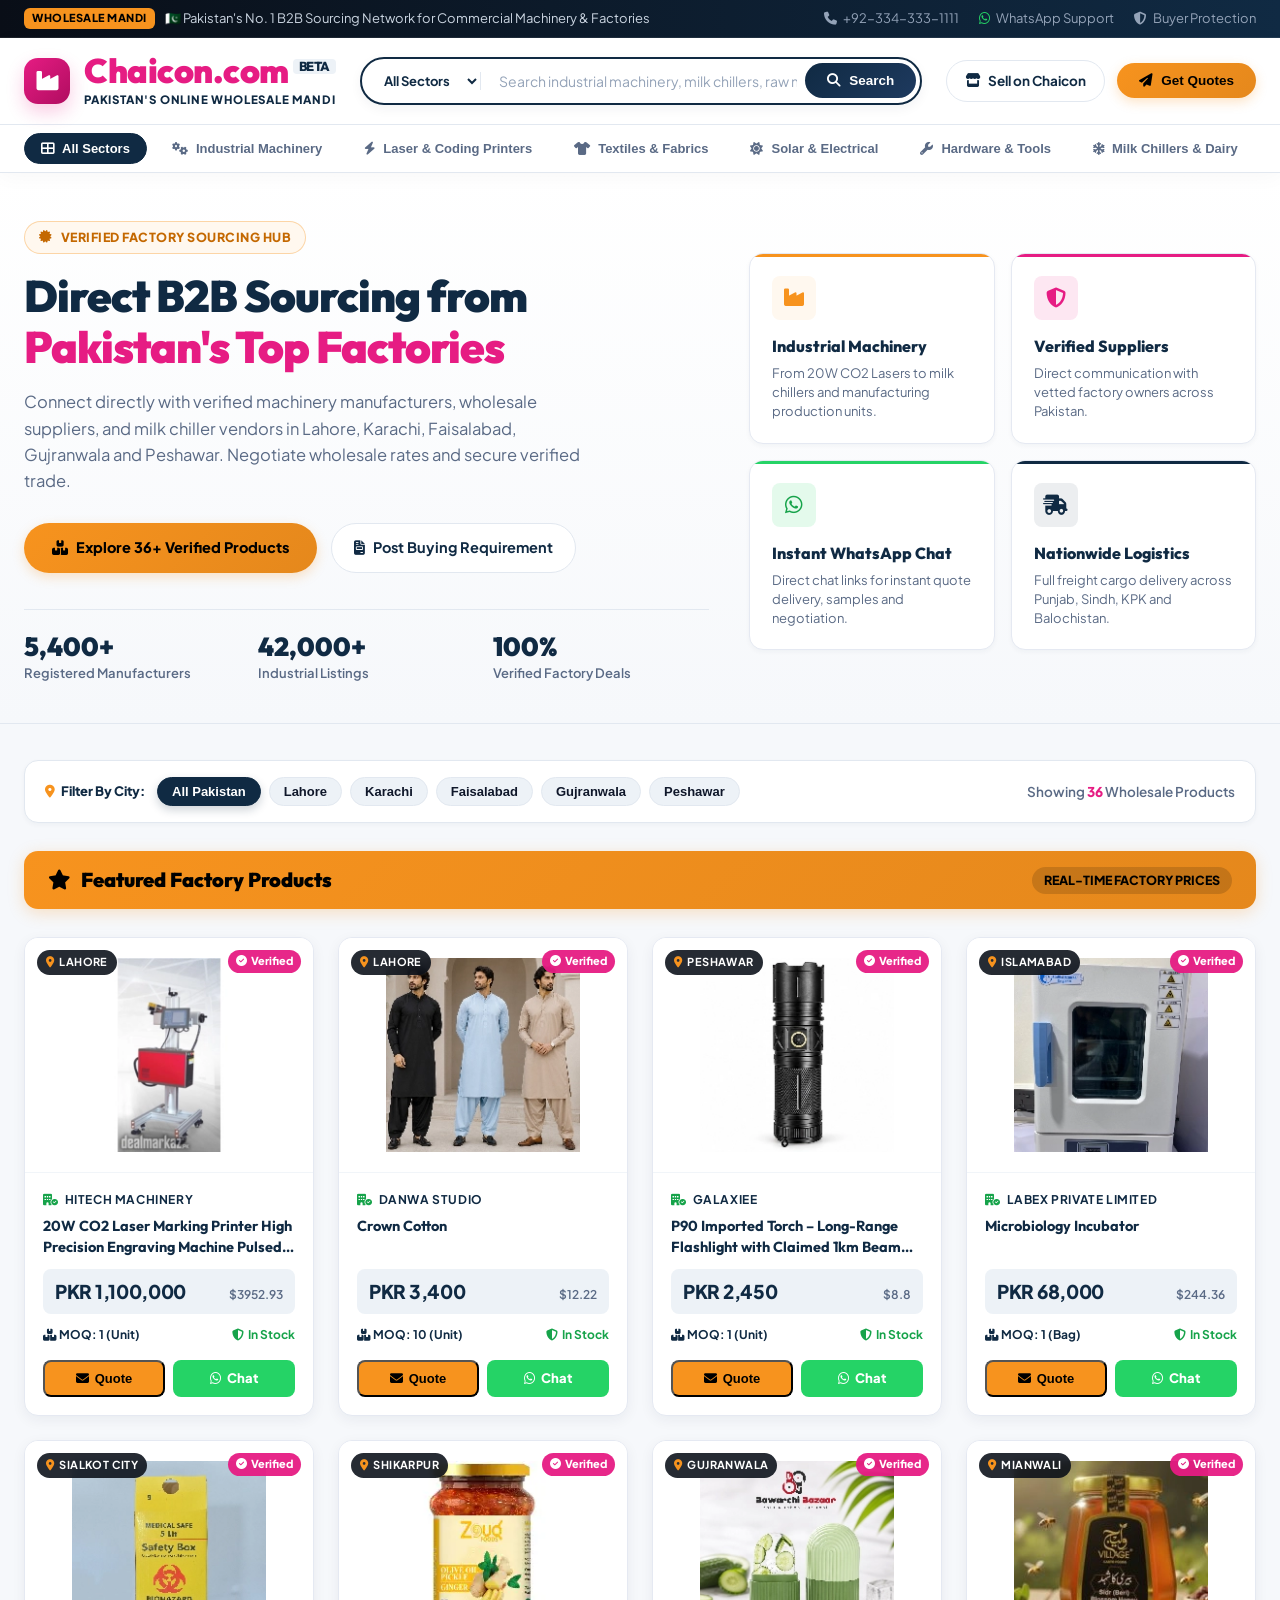
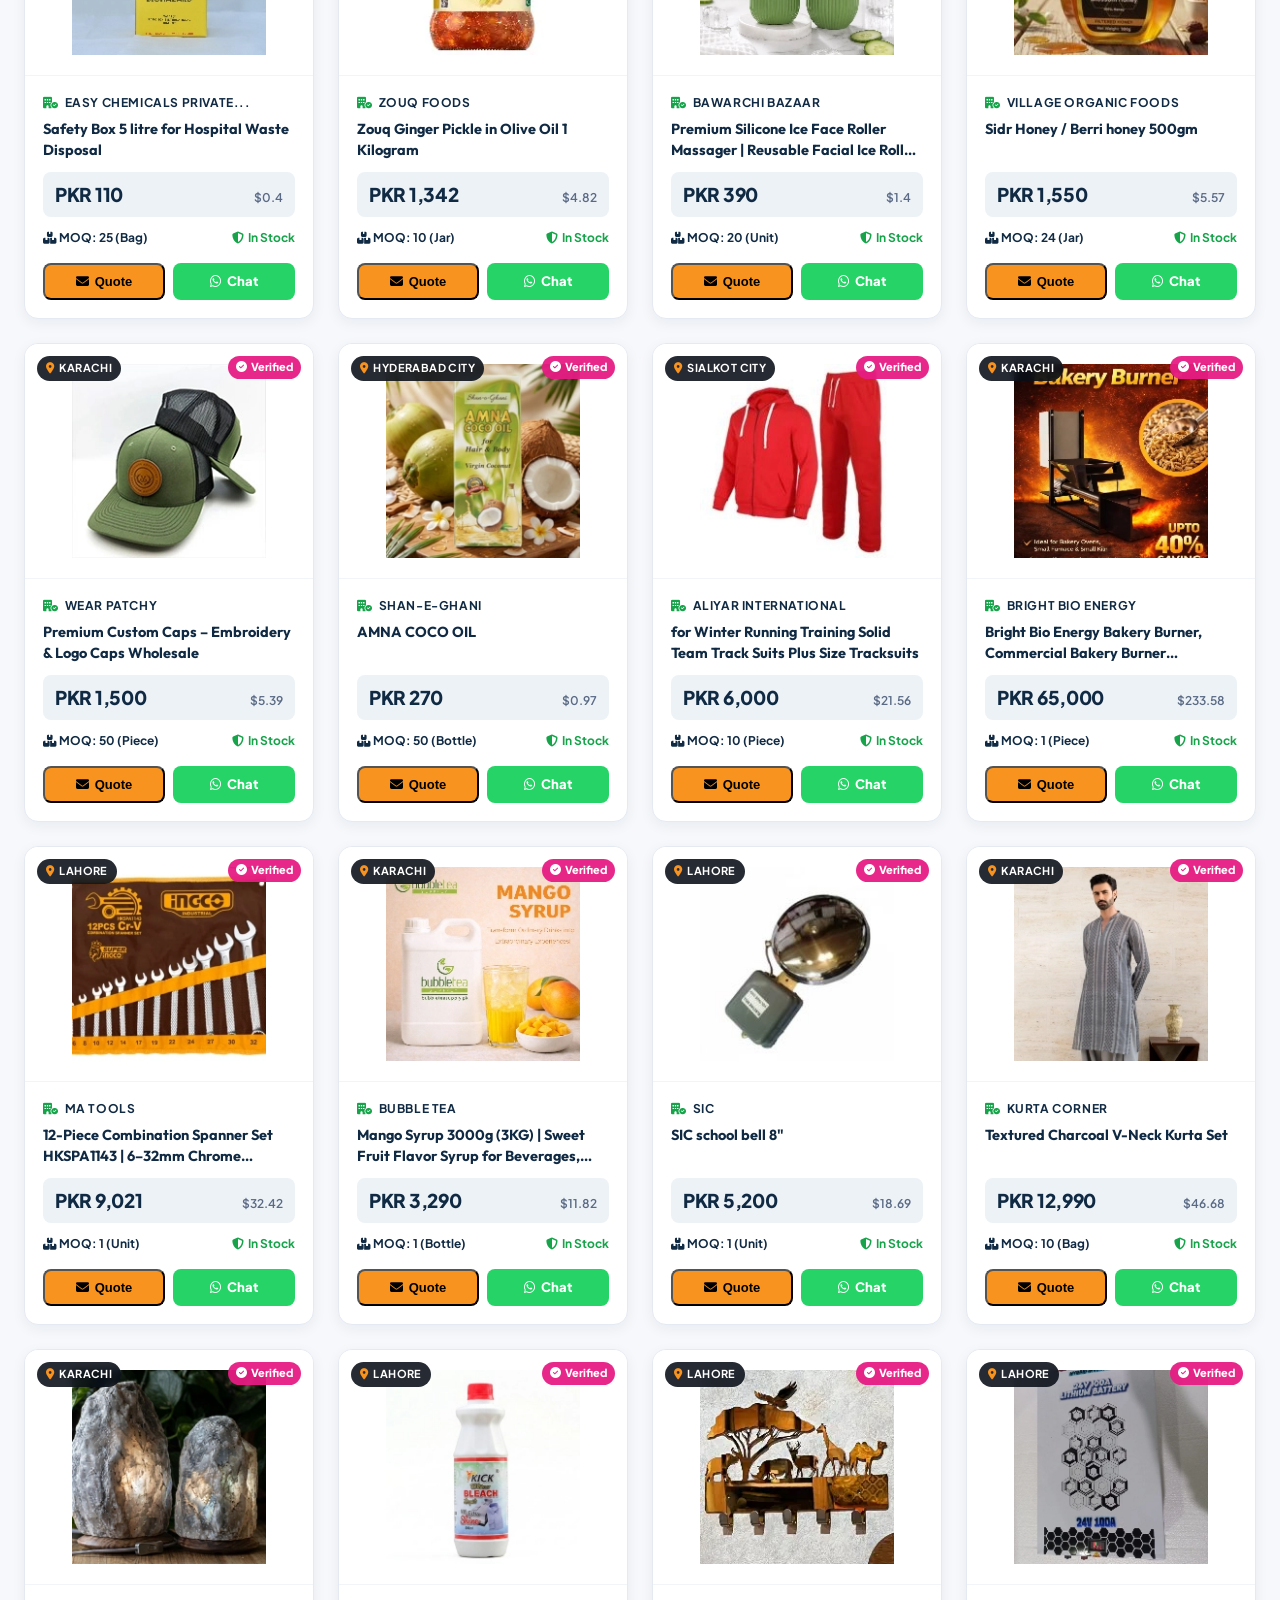
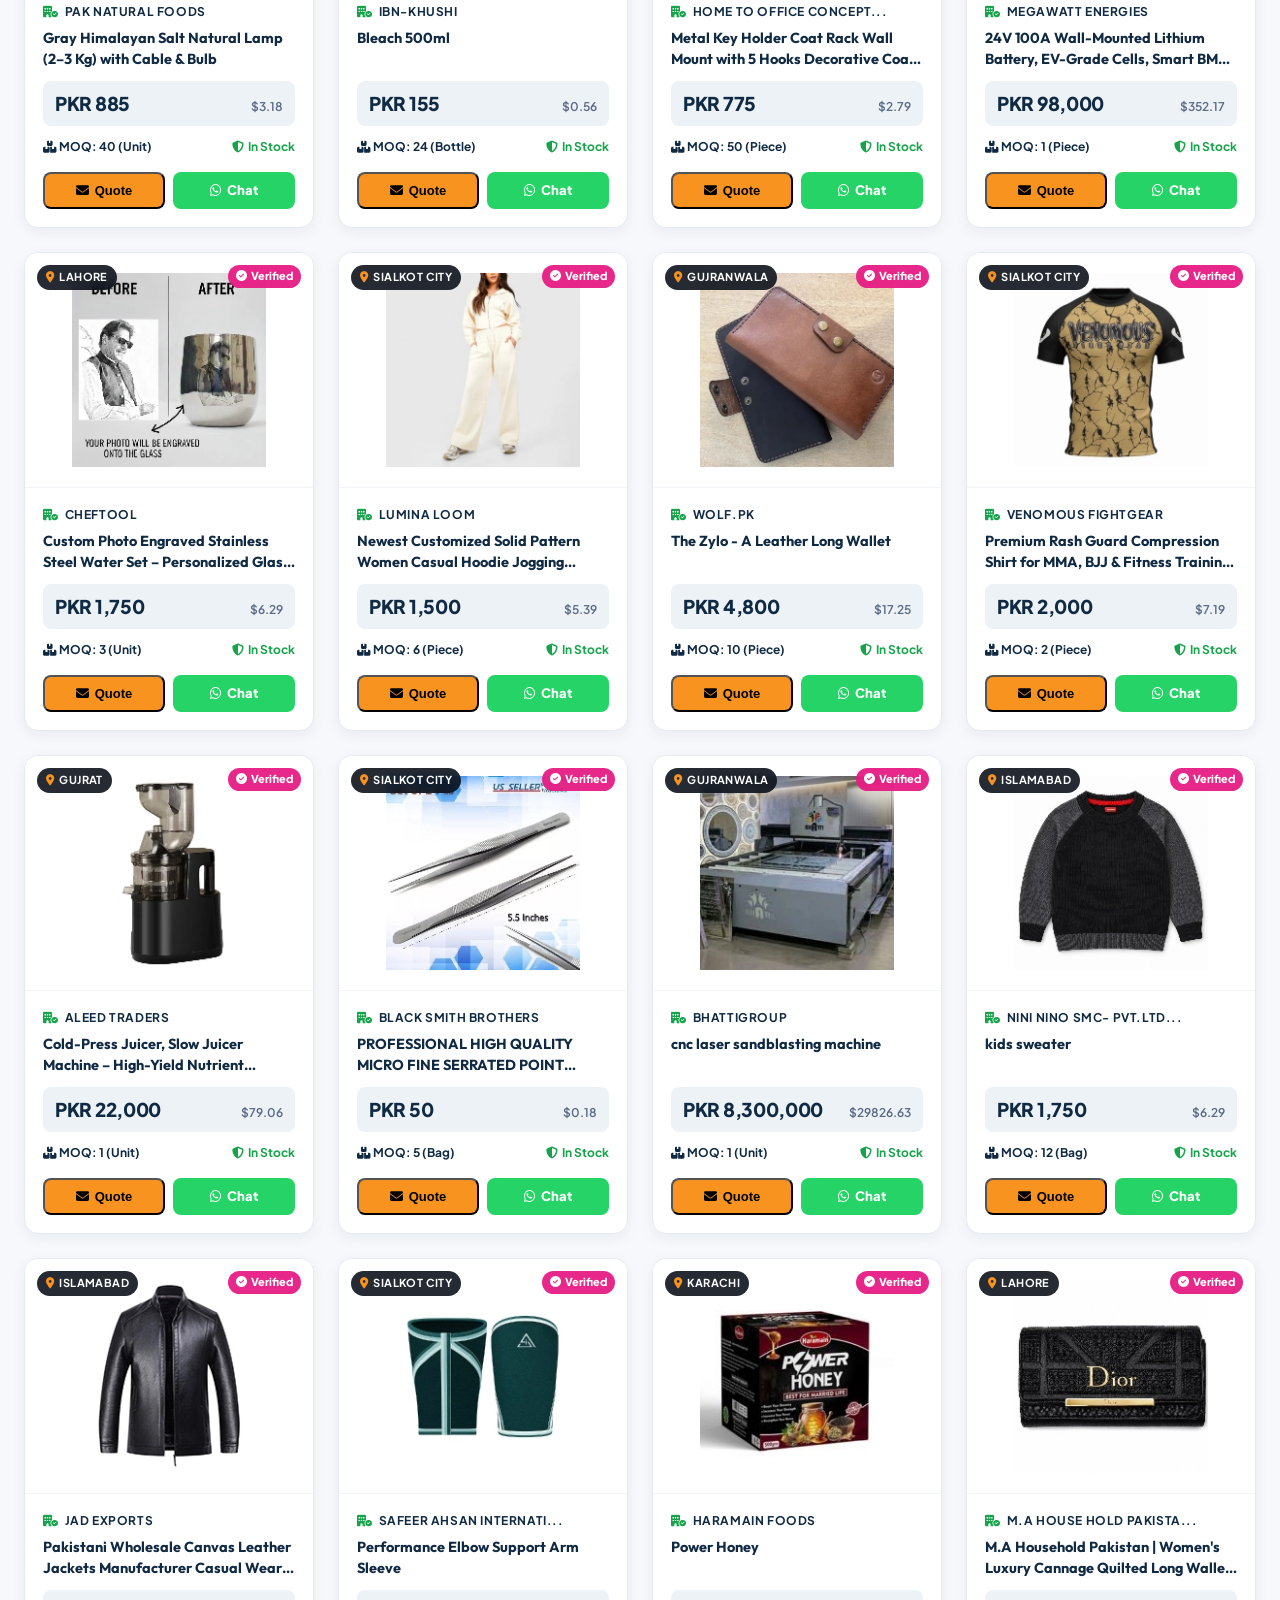
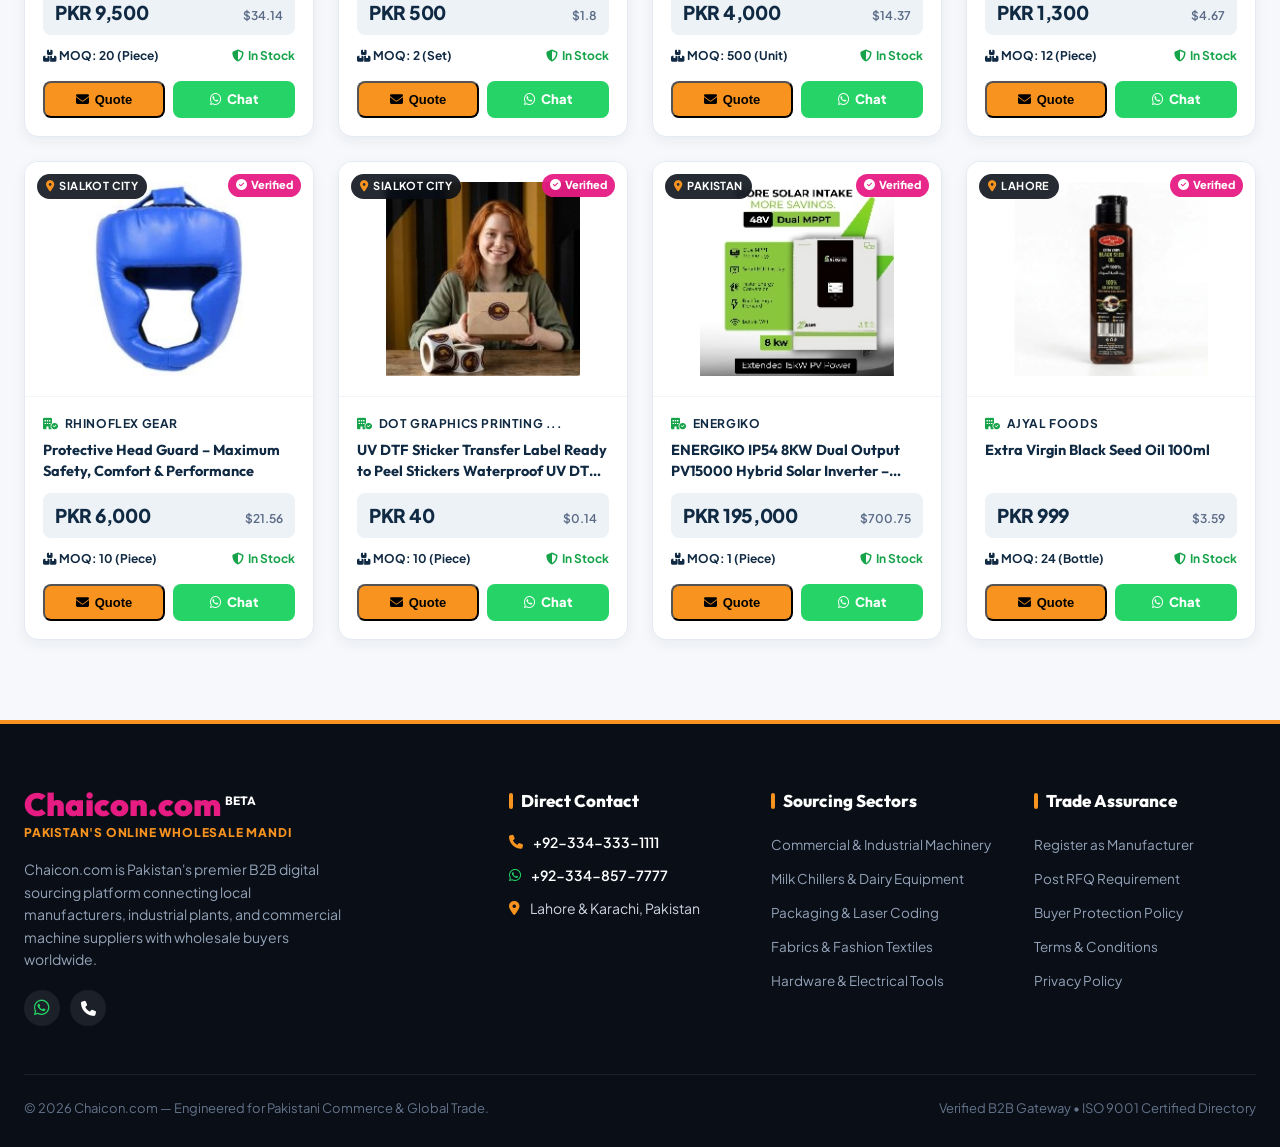
==== index.html @ f39895ed "Initial commit: Professional Chaicon B2B clone with authentic theme and interactive catalog" ====
<!DOCTYPE html>
<html lang="en">
<head>
  <meta charset="UTF-8">
  <meta name="viewport" content="width=device-width, initial-scale=1.0">
  <title>Chaicon.com | Pakistan's Premier B2B Wholesale Mandi</title>
  <link rel="icon" href="assets/images/favicon-32x32.png" type="image/png">
  
  <!-- Premium Fonts -->
  <link rel="preconnect" href="https://fonts.googleapis.com">
  <link rel="preconnect" href="https://fonts.gstatic.com" crossorigin>
  <link href="https://fonts.googleapis.com/css2?family=Plus+Jakarta+Sans:wght@300;400;500;600;700;800&family=Outfit:wght@500;600;700;800;900&display=swap" rel="stylesheet">
  
  <!-- Font Awesome 6 Icons -->
  <link rel="stylesheet" href="https://cdnjs.cloudflare.com/ajax/libs/font-awesome/6.5.1/css/all.min.css">

  <style>
    /* ==========================================================
       CHAICON AUTHENTIC PREMIUM THEME
       Brand Magenta (#e61c83) | Warning Orange (#f7931e) | Deep Charcoal (#102a43)
       ========================================================== */
    :root {
      --brand-magenta: #e61c83;
      --brand-magenta-dark: #c01269;
      --brand-magenta-glow: rgba(230, 28, 131, 0.22);
      
      --brand-orange: #f7931e;
      --brand-orange-hover: #e5881c;
      --brand-orange-light: #fff8ef;
      --brand-orange-glow: rgba(247, 147, 30, 0.25);
      
      --brand-navy: #102a43;
      --brand-navy-light: #1e3a5f;
      --brand-dark: #090e17;
      
      --bg-page: #f6f8fb;
      --surface-white: #ffffff;
      --surface-subtle: #edf2f7;
      
      --text-dark: #0f172a;
      --text-muted: #5a6a85;
      --text-light: #94a3b8;
      
      --border-color: #e2e8f0;
      --border-card: #e5e9f2;
      
      --whatsapp-green: #25d366;
      --whatsapp-hover: #1eb855;
      
      --radius-xs: 6px;
      --radius-sm: 8px;
      --radius-md: 14px;
      --radius-lg: 20px;
      --radius-pill: 9999px;
      
      --shadow-subtle: 0 2px 5px rgba(16, 42, 67, 0.04);
      --shadow-card: 0 4px 14px rgba(16, 42, 67, 0.06);
      --shadow-hover: 0 16px 32px rgba(16, 42, 67, 0.12), 0 4px 8px rgba(0,0,0,0.04);
      --shadow-btn: 0 4px 12px var(--brand-orange-glow);
      
      --transition: all 0.28s cubic-bezier(0.4, 0, 0.2, 1);
    }

    * {
      box-sizing: border-box;
      margin: 0;
      padding: 0;
    }

    body {
      font-family: 'Plus Jakarta Sans', sans-serif;
      background-color: var(--bg-page);
      color: var(--text-dark);
      line-height: 1.5;
      overflow-x: hidden;
      -webkit-font-smoothing: antialiased;
    }

    h1, h2, h3, h4, .brand-logo-text {
      font-family: 'Outfit', sans-serif;
    }

    a {
      text-decoration: none;
      color: inherit;
      transition: var(--transition);
    }

    .container {
      max-width: 1280px;
      margin: 0 auto;
      padding: 0 24px;
    }

    /* TOP ANNOUNCEMENT BAR */
    .top-bar {
      background: linear-gradient(90deg, #090e17 0%, #102a43 100%);
      color: #cbd5e1;
      font-size: 13px;
      padding: 8px 0;
      border-bottom: 1px solid rgba(255,255,255,0.08);
    }
    .top-bar-inner {
      display: flex;
      justify-content: space-between;
      align-items: center;
      flex-wrap: wrap;
      gap: 12px;
    }
    .top-left {
      display: flex;
      align-items: center;
      gap: 10px;
    }
    .top-tag {
      background: var(--brand-orange);
      color: #000;
      font-weight: 800;
      font-size: 11px;
      padding: 2px 8px;
      border-radius: var(--radius-xs);
      letter-spacing: 0.5px;
      text-transform: uppercase;
    }
    .top-right {
      display: flex;
      align-items: center;
      gap: 20px;
      font-size: 13px;
    }
    .top-right a {
      display: inline-flex;
      align-items: center;
      gap: 6px;
      color: #94a3b8;
    }
    .top-right a:hover {
      color: var(--brand-orange);
    }

    /* MAIN HEADER */
    .site-header {
      background: rgba(255, 255, 255, 0.98);
      backdrop-filter: blur(12px);
      border-bottom: 1px solid var(--border-color);
      position: sticky;
      top: 0;
      z-index: 1000;
      box-shadow: 0 4px 20px rgba(0,0,0,0.03);
    }
    .header-main {
      padding: 16px 0;
      display: flex;
      align-items: center;
      justify-content: space-between;
      gap: 24px;
    }

    /* BRAND LOGO */
    .brand-group {
      display: flex;
      align-items: center;
      gap: 14px;
      text-decoration: none;
    }
    .brand-icon-box {
      width: 46px;
      height: 46px;
      border-radius: var(--radius-md);
      background: linear-gradient(135deg, var(--brand-magenta) 0%, #b00d60 100%);
      display: flex;
      align-items: center;
      justify-content: center;
      color: #ffffff;
      font-size: 22px;
      box-shadow: 0 8px 18px var(--brand-magenta-glow);
    }
    .brand-meta {
      display: flex;
      flex-direction: column;
    }
    .brand-logo-text {
      font-size: 34px;
      font-weight: 900;
      color: var(--brand-magenta);
      line-height: 1;
      letter-spacing: -0.5px;
      display: inline-flex;
      align-items: baseline;
    }
    .brand-logo-text sup {
      font-size: 13px;
      font-weight: 800;
      color: var(--brand-navy);
      margin-left: 4px;
      position: relative;
      top: -12px;
      background: var(--surface-subtle);
      padding: 1px 6px;
      border-radius: 4px;
    }
    .brand-tagline {
      font-size: 11.5px;
      font-weight: 800;
      color: var(--brand-navy);
      text-transform: uppercase;
      letter-spacing: 0.8px;
      margin-top: 3px;
    }

    /* SEARCH BAR */
    .header-search {
      flex: 1;
      max-width: 620px;
    }
    .search-pill-box {
      display: flex;
      align-items: center;
      background: #ffffff;
      border: 2px solid var(--brand-navy);
      border-radius: var(--radius-pill);
      padding: 3px 4px 3px 18px;
      box-shadow: 0 4px 12px rgba(16, 42, 67, 0.05);
      transition: var(--transition);
    }
    .search-pill-box:focus-within {
      border-color: var(--brand-orange);
      box-shadow: 0 0 0 4px var(--brand-orange-glow);
    }
    .search-category-select {
      background: transparent;
      border: none;
      font-size: 13px;
      font-weight: 700;
      color: var(--brand-navy);
      outline: none;
      cursor: pointer;
      padding-right: 12px;
      border-right: 1px solid #e2e8f0;
      margin-right: 10px;
      font-family: inherit;
    }
    .search-input {
      flex: 1;
      border: none;
      background: transparent;
      padding: 10px 8px;
      font-size: 14px;
      color: var(--text-dark);
      outline: none;
      font-family: inherit;
    }
    .search-input::placeholder {
      color: #94a3b8;
    }
    .search-action-btn {
      background: linear-gradient(135deg, var(--brand-navy) 0%, #1e3a5f 100%);
      color: #ffffff;
      border: none;
      border-radius: var(--radius-pill);
      padding: 10px 22px;
      font-weight: 700;
      font-size: 13.5px;
      cursor: pointer;
      display: flex;
      align-items: center;
      gap: 8px;
      transition: var(--transition);
    }
    .search-action-btn:hover {
      background: linear-gradient(135deg, var(--brand-orange) 0%, var(--brand-orange-hover) 100%);
      color: #000;
      box-shadow: var(--shadow-btn);
    }

    /* HEADER ACTIONS */
    .header-actions {
      display: flex;
      align-items: center;
      gap: 12px;
    }
    .btn-seller-link {
      background: #ffffff;
      border: 1.5px solid var(--border-color);
      color: var(--brand-navy);
      padding: 10px 18px;
      border-radius: var(--radius-pill);
      font-size: 13.5px;
      font-weight: 700;
      display: inline-flex;
      align-items: center;
      gap: 8px;
      transition: var(--transition);
    }
    .btn-seller-link:hover {
      border-color: var(--brand-magenta);
      color: var(--brand-magenta);
      background: rgba(230, 28, 131, 0.04);
    }
    .btn-rfq-quote {
      background: linear-gradient(135deg, var(--brand-orange) 0%, var(--brand-orange-hover) 100%);
      color: #000000;
      padding: 10px 22px;
      border-radius: var(--radius-pill);
      font-size: 13.5px;
      font-weight: 800;
      display: inline-flex;
      align-items: center;
      gap: 8px;
      box-shadow: var(--shadow-btn);
      border: none;
      cursor: pointer;
      transition: var(--transition);
    }
    .btn-rfq-quote:hover {
      transform: translateY(-2px);
      box-shadow: 0 8px 18px var(--brand-orange-glow);
      color: #ffffff;
    }

    /* SUB-NAV SECTORS STRIP */
    .subnav-sectors {
      background: #ffffff;
      border-top: 1px solid var(--border-color);
      padding: 8px 0;
    }
    .subnav-sectors .container {
      display: flex;
      align-items: center;
      gap: 8px;
      overflow-x: auto;
      scrollbar-width: none;
    }
    .subnav-sectors .container::-webkit-scrollbar { display: none; }
    
    .sector-pill {
      display: inline-flex;
      align-items: center;
      gap: 8px;
      padding: 7px 16px;
      border-radius: var(--radius-pill);
      font-size: 13px;
      font-weight: 600;
      color: var(--text-muted);
      background: transparent;
      border: 1px solid transparent;
      white-space: nowrap;
      cursor: pointer;
      transition: var(--transition);
    }
    .sector-pill:hover {
      color: var(--brand-navy);
      background: var(--surface-subtle);
    }
    .sector-pill.active {
      background: var(--brand-navy);
      color: #ffffff;
      border-color: var(--brand-navy);
    }

    /* HERO SHOWCASE SECTION */
    .hero-showcase {
      background: linear-gradient(180deg, #ffffff 0%, var(--bg-page) 100%);
      padding: 48px 0 40px;
      border-bottom: 1px solid var(--border-color);
      position: relative;
    }
    .hero-layout {
      display: grid;
      grid-template-columns: 1.15fr 0.85fr;
      gap: 40px;
      align-items: center;
    }
    .hero-pill-badge {
      display: inline-flex;
      align-items: center;
      gap: 8px;
      background: var(--brand-orange-light);
      border: 1px solid rgba(247, 147, 30, 0.35);
      color: #c46800;
      padding: 6px 14px;
      border-radius: var(--radius-pill);
      font-size: 12.5px;
      font-weight: 800;
      text-transform: uppercase;
      letter-spacing: 0.5px;
      margin-bottom: 16px;
    }
    .hero-title {
      font-size: 44px;
      font-weight: 900;
      color: var(--brand-navy);
      line-height: 1.18;
      letter-spacing: -1px;
      margin-bottom: 16px;
    }
    .hero-title .highlight-magenta {
      color: var(--brand-magenta);
      position: relative;
    }
    .hero-desc {
      font-size: 16.5px;
      color: var(--text-muted);
      line-height: 1.6;
      margin-bottom: 28px;
      max-width: 580px;
    }
    .hero-btn-row {
      display: flex;
      gap: 14px;
      flex-wrap: wrap;
    }

    /* HERO STATS BAR */
    .hero-stats-row {
      display: grid;
      grid-template-columns: repeat(3, 1fr);
      gap: 18px;
      margin-top: 36px;
      padding-top: 24px;
      border-top: 1px solid var(--border-color);
    }
    .stat-box h3 {
      font-size: 26px;
      font-weight: 900;
      color: var(--brand-navy);
      line-height: 1;
    }
    .stat-box p {
      font-size: 13px;
      color: var(--text-muted);
      margin-top: 4px;
      font-weight: 600;
    }

    /* VALUE PROPOSITIONS 2x2 GRID */
    .hero-cards-grid {
      display: grid;
      grid-template-columns: 1fr 1fr;
      gap: 16px;
    }
    .value-box {
      background: #ffffff;
      border: 1px solid var(--border-card);
      border-radius: var(--radius-md);
      padding: 22px;
      box-shadow: var(--shadow-subtle);
      transition: var(--transition);
      position: relative;
      overflow: hidden;
    }
    .value-box:hover {
      transform: translateY(-4px);
      box-shadow: var(--shadow-hover);
      border-color: var(--brand-orange);
    }
    .value-box-top-border {
      position: absolute;
      top: 0;
      left: 0;
      right: 0;
      height: 3px;
    }
    .border-orange { background: var(--brand-orange); }
    .border-magenta { background: var(--brand-magenta); }
    .border-navy { background: var(--brand-navy); }
    .border-green { background: var(--whatsapp-green); }

    .value-icon {
      width: 44px;
      height: 44px;
      border-radius: var(--radius-sm);
      display: flex;
      align-items: center;
      justify-content: center;
      font-size: 20px;
      margin-bottom: 14px;
    }
    .icon-bg-orange { background: var(--brand-orange-light); color: var(--brand-orange); }
    .icon-bg-magenta { background: rgba(230, 28, 131, 0.1); color: var(--brand-magenta); }
    .icon-bg-navy { background: rgba(16, 42, 67, 0.08); color: var(--brand-navy); }
    .icon-bg-green { background: rgba(37, 211, 102, 0.12); color: #16a34a; }

    .value-box h4 {
      font-size: 16px;
      font-weight: 800;
      color: var(--brand-navy);
      margin-bottom: 6px;
    }
    .value-box p {
      font-size: 13px;
      color: var(--text-muted);
      line-height: 1.45;
    }

    /* FILTER & SEARCH CONTROL BAR */
    .filter-ctrl-bar {
      margin-top: 36px;
      margin-bottom: 28px;
    }
    .filter-ctrl-inner {
      background: #ffffff;
      border: 1px solid var(--border-color);
      border-radius: var(--radius-md);
      padding: 16px 20px;
      display: flex;
      align-items: center;
      justify-content: space-between;
      flex-wrap: wrap;
      gap: 16px;
      box-shadow: var(--shadow-subtle);
    }
    .city-pills-wrap {
      display: flex;
      align-items: center;
      gap: 8px;
      flex-wrap: wrap;
    }
    .filter-label {
      font-size: 13px;
      font-weight: 800;
      color: var(--brand-navy);
      display: flex;
      align-items: center;
      gap: 6px;
      margin-right: 4px;
    }
    .city-filter-btn {
      padding: 6px 14px;
      border-radius: var(--radius-pill);
      font-size: 13px;
      font-weight: 600;
      border: 1px solid var(--border-color);
      background: var(--surface-subtle);
      color: var(--text-dark);
      cursor: pointer;
      transition: var(--transition);
    }
    .city-filter-btn:hover {
      background: #ffffff;
      border-color: var(--brand-navy);
    }
    .city-filter-btn.active {
      background: var(--brand-navy);
      color: #ffffff;
      border-color: var(--brand-navy);
      box-shadow: 0 4px 10px rgba(16, 42, 67, 0.2);
    }
    .filter-meta-count {
      font-size: 13.5px;
      color: var(--text-muted);
      font-weight: 600;
    }
    .filter-meta-count strong {
      color: var(--brand-magenta);
      font-weight: 800;
    }

    /* SECTION ORANGE HEADER STRIP (CHAICON ORIGINAL SIGNATURE) */
    .section-banner-heading {
      background: linear-gradient(135deg, var(--brand-orange) 0%, var(--brand-orange-hover) 100%);
      color: #000000;
      padding: 14px 24px;
      border-radius: var(--radius-md);
      display: flex;
      align-items: center;
      justify-content: space-between;
      margin-bottom: 28px;
      box-shadow: 0 4px 16px var(--brand-orange-glow);
    }
    .section-banner-heading h3 {
      font-size: 20px;
      font-weight: 900;
      color: #000000;
      display: flex;
      align-items: center;
      gap: 10px;
      margin: 0;
    }
    .section-banner-badge {
      background: rgba(0, 0, 0, 0.15);
      color: #000;
      padding: 4px 12px;
      border-radius: var(--radius-pill);
      font-size: 12.5px;
      font-weight: 800;
      text-transform: uppercase;
    }

    /* MAIN PRODUCT SECTION */
    .product-showcase-section {
      padding-bottom: 80px;
    }
    .product-grid-layout {
      display: grid;
      grid-template-columns: repeat(auto-fill, minmax(285px, 1fr));
      gap: 24px;
    }

    /* HIGH-CONVERTING PRODUCT CARD */
    .catalog-card {
      background: #ffffff;
      border: 1px solid var(--border-card);
      border-radius: var(--radius-md);
      overflow: hidden;
      display: flex;
      flex-direction: column;
      position: relative;
      transition: var(--transition);
      box-shadow: var(--shadow-card);
    }
    .catalog-card:hover {
      transform: translateY(-6px);
      box-shadow: var(--shadow-hover);
      border-color: var(--brand-orange);
    }

    /* CARD IMAGE WRAPPER */
    .card-photo-box {
      width: 100%;
      height: 235px;
      background: #ffffff;
      display: flex;
      align-items: center;
      justify-content: center;
      padding: 20px;
      position: relative;
      border-bottom: 1px solid #f1f5f9;
      overflow: hidden;
    }
    .card-photo-box img {
      max-width: 100%;
      max-height: 100%;
      object-fit: contain;
      transition: transform 0.4s cubic-bezier(0.165, 0.84, 0.44, 1);
    }
    .catalog-card:hover .card-photo-box img {
      transform: scale(1.08);
    }

    /* CARD BADGES */
    .badge-city-loc {
      position: absolute;
      top: 12px;
      left: 12px;
      background: rgba(9, 14, 23, 0.88);
      backdrop-filter: blur(4px);
      color: #ffffff;
      font-size: 11px;
      font-weight: 700;
      padding: 4px 9px;
      border-radius: var(--radius-pill);
      text-transform: uppercase;
      letter-spacing: 0.4px;
      display: flex;
      align-items: center;
      gap: 5px;
      z-index: 2;
    }
    .badge-city-loc i {
      color: var(--brand-orange);
    }

    .badge-verified-tag {
      position: absolute;
      top: 12px;
      right: 12px;
      background: rgba(230, 28, 131, 0.95);
      color: #ffffff;
      font-size: 11px;
      font-weight: 800;
      padding: 3px 8px;
      border-radius: var(--radius-pill);
      display: flex;
      align-items: center;
      gap: 4px;
      z-index: 2;
    }

    /* CARD BODY DETAILS */
    .card-details-box {
      padding: 18px;
      display: flex;
      flex-direction: column;
      flex: 1;
    }

    .seller-brand-heading {
      font-size: 12px;
      font-weight: 700;
      color: var(--brand-navy);
      text-transform: uppercase;
      letter-spacing: 0.6px;
      margin-bottom: 6px;
      display: flex;
      align-items: center;
      gap: 6px;
    }
    .seller-brand-heading i {
      color: #16a34a;
    }

    .card-item-title {
      font-size: 14.5px;
      font-weight: 700;
      color: var(--brand-navy);
      line-height: 1.45;
      margin-bottom: 12px;
      display: -webkit-box;
      -webkit-line-clamp: 2;
      -webkit-box-orient: vertical;
      overflow: hidden;
      min-height: 42px;
    }

    /* PRICE BOX */
    .price-strip-box {
      background: var(--surface-subtle);
      border-radius: var(--radius-sm);
      padding: 8px 12px;
      margin-bottom: 12px;
      display: flex;
      align-items: baseline;
      justify-content: space-between;
    }
    .pkr-main-rate {
      font-size: 19px;
      font-weight: 900;
      color: var(--brand-navy);
      letter-spacing: -0.3px;
    }
    .usd-approx-rate {
      font-size: 12px;
      color: var(--text-muted);
      font-weight: 600;
    }

    /* MOQ & STOCK */
    .meta-moq-info {
      display: flex;
      align-items: center;
      justify-content: space-between;
      font-size: 12px;
      color: var(--text-muted);
      margin-bottom: 16px;
    }
    .moq-tag-box {
      font-weight: 700;
      color: var(--brand-navy);
    }
    .stock-tag-box {
      color: #16a34a;
      font-weight: 700;
      display: flex;
      align-items: center;
      gap: 4px;
    }

    /* CARD BUTTON ACTIONS */
    .card-cta-group {
      display: grid;
      grid-template-columns: 1fr 1fr;
      gap: 8px;
      margin-top: auto;
    }
    .btn-card-rfq {
      background: var(--brand-orange);
      color: #000000;
      font-size: 13px;
      font-weight: 800;
      padding: 9px 0;
      border-radius: var(--radius-sm);
      text-align: center;
      display: flex;
      align-items: center;
      justify-content: center;
      gap: 6px;
      transition: var(--transition);
      cursor: pointer;
    }
    .btn-card-rfq:hover {
      background: var(--brand-orange-hover);
      color: #ffffff;
    }
    .btn-card-whatsapp {
      background: var(--whatsapp-green);
      color: #ffffff;
      font-size: 13px;
      font-weight: 800;
      padding: 9px 0;
      border-radius: var(--radius-sm);
      text-align: center;
      display: flex;
      align-items: center;
      justify-content: center;
      gap: 6px;
      transition: var(--transition);
      cursor: pointer;
    }
    .btn-card-whatsapp:hover {
      background: var(--whatsapp-hover);
      box-shadow: 0 4px 10px rgba(37, 211, 102, 0.3);
    }

    /* INQUIRY POPUP MODAL */
    .inquiry-overlay {
      position: fixed;
      inset: 0;
      background: rgba(9, 14, 23, 0.65);
      backdrop-filter: blur(5px);
      z-index: 2000;
      display: none;
      align-items: center;
      justify-content: center;
      padding: 20px;
    }
    .inquiry-overlay.active {
      display: flex;
    }
    .inquiry-box-window {
      background: #ffffff;
      border-radius: var(--radius-lg);
      max-width: 480px;
      width: 100%;
      padding: 32px;
      position: relative;
      box-shadow: 0 25px 60px rgba(0, 0, 0, 0.25);
      border-top: 5px solid var(--brand-orange);
      animation: modalSlideUp 0.24s ease-out;
    }
    @keyframes modalSlideUp {
      from { transform: translateY(20px); opacity: 0; }
      to { transform: translateY(0); opacity: 1; }
    }
    .inquiry-close-x {
      position: absolute;
      top: 18px;
      right: 18px;
      background: var(--surface-subtle);
      border: none;
      width: 32px;
      height: 32px;
      border-radius: 50%;
      cursor: pointer;
      display: flex;
      align-items: center;
      justify-content: center;
      color: var(--text-muted);
      transition: var(--transition);
    }
    .inquiry-close-x:hover {
      background: #fee2e2;
      color: #ef4444;
    }
    .inquiry-box-window h3 {
      font-size: 22px;
      font-weight: 800;
      color: var(--brand-navy);
      margin-bottom: 6px;
    }
    .inquiry-box-window p {
      font-size: 13.5px;
      color: var(--text-muted);
      margin-bottom: 20px;
    }
    .input-row {
      margin-bottom: 14px;
    }
    .input-row label {
      display: block;
      font-size: 13px;
      font-weight: 700;
      color: var(--brand-navy);
      margin-bottom: 6px;
    }
    .input-row input, .input-row textarea {
      width: 100%;
      padding: 10px 14px;
      border: 1.5px solid var(--border-color);
      border-radius: var(--radius-sm);
      font-size: 14px;
      font-family: inherit;
      outline: none;
      transition: var(--transition);
    }
    .input-row input:focus, .input-row textarea:focus {
      border-color: var(--brand-orange);
      box-shadow: 0 0 0 3px var(--brand-orange-glow);
    }
    .btn-submit-rfq {
      width: 100%;
      padding: 12px;
      background: linear-gradient(135deg, var(--brand-orange) 0%, var(--brand-orange-hover) 100%);
      color: #000;
      font-weight: 800;
      font-size: 14.5px;
      border: none;
      border-radius: var(--radius-sm);
      cursor: pointer;
      margin-top: 10px;
      box-shadow: var(--shadow-btn);
      transition: var(--transition);
    }
    .btn-submit-rfq:hover {
      color: #fff;
      transform: translateY(-1px);
    }

    /* FOOTER (SIGNATURE CHAICON BLACK FOOTER WITH BRAND ACCENTS) */
    .master-footer {
      background: #090e17;
      color: #cbd5e1;
      padding: 64px 0 28px;
      border-top: 4px solid var(--brand-orange);
      position: relative;
    }
    .footer-grid-layout {
      display: grid;
      grid-template-columns: 2fr 1fr 1fr 1fr;
      gap: 40px;
      margin-bottom: 48px;
    }
    .footer-about h2 {
      font-size: 32px;
      font-weight: 900;
      color: var(--brand-magenta);
      line-height: 1;
      margin-bottom: 4px;
    }
    .footer-about h2 span {
      color: #ffffff;
      font-size: 12px;
      vertical-align: super;
      font-weight: 700;
      margin-left: 4px;
    }
    .footer-tagline-text {
      font-size: 12px;
      font-weight: 800;
      color: var(--brand-orange);
      text-transform: uppercase;
      letter-spacing: 0.8px;
      margin-bottom: 16px;
    }
    .footer-about p {
      font-size: 14px;
      color: #94a3b8;
      line-height: 1.6;
      max-width: 320px;
      margin-bottom: 20px;
    }
    .footer-column-title {
      font-size: 17px;
      font-weight: 800;
      color: #ffffff;
      margin-bottom: 18px;
      display: flex;
      align-items: center;
      gap: 8px;
    }
    .footer-column-title::before {
      content: '';
      display: inline-block;
      width: 4px;
      height: 16px;
      background: var(--brand-orange);
      border-radius: 2px;
    }
    .footer-links-list {
      list-style: none;
    }
    .footer-links-list li {
      margin-bottom: 10px;
    }
    .footer-links-list a {
      font-size: 13.5px;
      color: #94a3b8;
    }
    .footer-links-list a:hover {
      color: var(--brand-orange);
      padding-left: 4px;
    }
    .footer-direct-contact {
      display: flex;
      flex-direction: column;
      gap: 12px;
    }
    .contact-line {
      display: flex;
      align-items: center;
      gap: 10px;
      font-size: 14px;
      color: #cbd5e1;
    }
    .contact-line a {
      color: #ffffff;
      font-weight: 600;
    }
    .contact-line a:hover {
      color: var(--brand-orange);
    }
    .footer-bottom-bar {
      border-top: 1px solid rgba(255, 255, 255, 0.08);
      padding-top: 24px;
      display: flex;
      justify-content: space-between;
      align-items: center;
      font-size: 13px;
      color: #64748b;
      flex-wrap: wrap;
      gap: 12px;
    }

    /* RESPONSIVE DESIGN */
    @media (max-width: 1024px) {
      .hero-layout { grid-template-columns: 1fr; }
      .footer-grid-layout { grid-template-columns: 1fr 1fr; }
    }
    @media (max-width: 768px) {
      .header-main { flex-wrap: wrap; }
      .header-search { order: 3; max-width: 100%; width: 100%; margin-top: 4px; }
      .hero-title { font-size: 32px; }
      .hero-cards-grid { grid-template-columns: 1fr; }
      .product-grid-layout { grid-template-columns: 1fr; }
      .footer-grid-layout { grid-template-columns: 1fr; }
    }
  </style>
</head>
<body>

  <!-- TOP ANNOUNCEMENT BAR -->
  <div class="top-bar">
    <div class="container">
      <div class="top-bar-inner">
        <div class="top-left">
          <span class="top-tag">Wholesale Mandi</span>
          <span>🇵🇰 Pakistan's No. 1 B2B Sourcing Network for Commercial Machinery & Factories</span>
        </div>
        <div class="top-right">
          <a href="tel:+923343331111"><i class="fa fa-phone"></i> +92-334-333-1111</a>
          <a href="https://api.whatsapp.com/send/?phone=923348577777" target="_blank"><i class="fa-brands fa-whatsapp" style="color: #25d366;"></i> WhatsApp Support</a>
          <a href="#about"><i class="fa fa-shield-alt"></i> Buyer Protection</a>
        </div>
      </div>
    </div>
  </div>

  <!-- STICKY SITE HEADER -->
  <header class="site-header">
    <div class="container">
      <div class="header-main">
        <!-- Logo -->
        <a href="/" class="brand-group">
          <div class="brand-icon-box">
            <i class="fa-solid fa-industry"></i>
          </div>
          <div class="brand-meta">
            <div class="brand-logo-text">
              Chaicon.com<sup>BETA</sup>
            </div>
            <div class="brand-tagline">
              Pakistan's Online Wholesale Mandi
            </div>
          </div>
        </a>

        <!-- Search Bar -->
        <div class="header-search">
          <div class="search-pill-box">
            <select class="search-category-select" id="searchCategory">
              <option value="all">All Sectors</option>
              <option value="machinery">Machinery</option>
              <option value="suppliers">Suppliers</option>
            </select>
            <input type="text" id="searchInput" class="search-input" placeholder="Search industrial machinery, milk chillers, raw materials...">
            <button type="button" id="searchBtn" class="search-action-btn">
              <i class="fa fa-search"></i>
              <span>Search</span>
            </button>
          </div>
        </div>

        <!-- Action CTAs -->
        <div class="header-actions">
          <a href="javascript:void(0)" onclick="openModal('Register as Verified Supplier')" class="btn-seller-link">
            <i class="fa fa-store"></i>
            <span>Sell on Chaicon</span>
          </a>
          <button type="button" onclick="openModal('Post Direct RFQ / Buying Requirement')" class="btn-rfq-quote">
            <i class="fa fa-paper-plane"></i>
            <span>Get Quotes</span>
          </button>
        </div>
      </div>
    </div>

    <!-- Subnav Categories -->
    <div class="subnav-sectors">
      <div class="container">
        <button class="sector-pill active" onclick="filterCategory('all', this)"><i class="fa fa-th-large"></i> All Sectors</button>
        <button class="sector-pill" onclick="filterCategory('machinery', this)"><i class="fa fa-cogs"></i> Industrial Machinery</button>
        <button class="sector-pill" onclick="filterCategory('laser', this)"><i class="fa fa-bolt"></i> Laser & Coding Printers</button>
        <button class="sector-pill" onclick="filterCategory('cotton', this)"><i class="fa fa-tshirt"></i> Textiles & Fabrics</button>
        <button class="sector-pill" onclick="filterCategory('solar', this)"><i class="fa fa-sun"></i> Solar & Electrical</button>
        <button class="sector-pill" onclick="filterCategory('torch', this)"><i class="fa fa-wrench"></i> Hardware & Tools</button>
        <button class="sector-pill" onclick="filterCategory('chiller', this)"><i class="fa fa-snowflake"></i> Milk Chillers & Dairy</button>
      </div>
    </div>
  </header>

  <!-- HERO SECTION -->
  <section class="hero-showcase">
    <div class="container">
      <div class="hero-layout">
        <div>
          <div class="hero-pill-badge">
            <i class="fa fa-certificate"></i> Verified Factory Sourcing Hub
          </div>
          <h1 class="hero-title">
            Direct B2B Sourcing from <span class="highlight-magenta">Pakistan's Top Factories</span>
          </h1>
          <p class="hero-desc">
            Connect directly with verified machinery manufacturers, wholesale suppliers, and milk chiller vendors in Lahore, Karachi, Faisalabad, Gujranwala and Peshawar. Negotiate wholesale rates and secure verified trade.
          </p>
          <div class="hero-btn-row">
            <a href="#browse-catalog" class="btn-rfq-quote" style="padding: 13px 28px; font-size: 14.5px;">
              <i class="fa fa-boxes"></i> Explore 36+ Verified Products
            </a>
            <a href="javascript:void(0)" onclick="openModal('Post Direct Buying Requirement')" class="btn-seller-link" style="padding: 13px 22px; font-size: 14.5px;">
              <i class="fa fa-file-invoice"></i> Post Buying Requirement
            </a>
          </div>

          <div class="hero-stats-row">
            <div class="stat-box">
              <h3>5,400+</h3>
              <p>Registered Manufacturers</p>
            </div>
            <div class="stat-box">
              <h3>42,000+</h3>
              <p>Industrial Listings</p>
            </div>
            <div class="stat-box">
              <h3>100%</h3>
              <p>Verified Factory Deals</p>
            </div>
          </div>
        </div>

        <!-- 2x2 Feature Highlights -->
        <div class="hero-cards-grid">
          <div class="value-box">
            <div class="value-box-top-border border-orange"></div>
            <div class="value-icon icon-bg-orange">
              <i class="fa fa-industry"></i>
            </div>
            <h4>Industrial Machinery</h4>
            <p>From 20W CO2 Lasers to milk chillers and manufacturing production units.</p>
          </div>

          <div class="value-box">
            <div class="value-box-top-border border-magenta"></div>
            <div class="value-icon icon-bg-magenta">
              <i class="fa fa-shield-alt"></i>
            </div>
            <h4>Verified Suppliers</h4>
            <p>Direct communication with vetted factory owners across Pakistan.</p>
          </div>

          <div class="value-box">
            <div class="value-box-top-border border-green"></div>
            <div class="value-icon icon-bg-green">
              <i class="fa-brands fa-whatsapp"></i>
            </div>
            <h4>Instant WhatsApp Chat</h4>
            <p>Direct chat links for instant quote delivery, samples and negotiation.</p>
          </div>

          <div class="value-box">
            <div class="value-box-top-border border-navy"></div>
            <div class="value-icon icon-bg-navy">
              <i class="fa fa-truck-fast"></i>
            </div>
            <h4>Nationwide Logistics</h4>
            <p>Full freight cargo delivery across Punjab, Sindh, KPK and Balochistan.</p>
          </div>
        </div>
      </div>
    </div>
  </section>

  <!-- PRODUCT CATALOG SECTION -->
  <main class="product-showcase-section" id="browse-catalog">
    <div class="container">
      
      <!-- Interactive City Filters Bar -->
      <div class="filter-ctrl-bar">
        <div class="filter-ctrl-inner">
          <div class="city-pills-wrap">
            <span class="filter-label"><i class="fa fa-map-marker-alt" style="color: var(--brand-orange);"></i> Filter By City:</span>
            <button type="button" class="city-filter-btn active" onclick="filterCity('all', this)">All Pakistan</button>
            <button type="button" class="city-filter-btn" onclick="filterCity('Lahore', this)">Lahore</button>
            <button type="button" class="city-filter-btn" onclick="filterCity('Karachi', this)">Karachi</button>
            <button type="button" class="city-filter-btn" onclick="filterCity('Faisalabad', this)">Faisalabad</button>
            <button type="button" class="city-filter-btn" onclick="filterCity('Gujranwala', this)">Gujranwala</button>
            <button type="button" class="city-filter-btn" onclick="filterCity('Peshawar', this)">Peshawar</button>
          </div>
          <div class="filter-meta-count">
            Showing <strong id="productCounter">36</strong> Wholesale Products
          </div>
        </div>
      </div>

      <!-- Signature Orange Section Heading Strip -->
      <div class="section-banner-heading">
        <h3><i class="fa fa-star"></i> Featured Factory Products</h3>
        <span class="section-banner-badge">Real-Time Factory Prices</span>
      </div>

      <!-- Dynamic Product Cards Grid -->
      <div class="product-grid-layout" id="productsGrid">
        <!-- Rendered via JavaScript -->
      </div>
    </div>
  </main>

  <!-- INQUIRY POPUP MODAL -->
  <div class="inquiry-overlay" id="inquiryModal">
    <div class="inquiry-box-window">
      <button class="inquiry-close-x" onclick="closeModal()"><i class="fa fa-times"></i></button>
      <h3 id="modalHeading">Request for Quotation</h3>
      <p>Fill out the details below and verified factory suppliers will get in touch with you directly.</p>
      <form onsubmit="handleInquirySubmit(event)">
        <div class="input-row">
          <label>Your Name / Company Name</label>
          <input type="text" required placeholder="e.g. Eastern Engineering Works">
        </div>
        <div class="input-row">
          <label>Phone / WhatsApp Number</label>
          <input type="tel" required placeholder="e.g. 0300 1234567">
        </div>
        <div class="input-row">
          <label>Required Quantity & Specifications</label>
          <textarea rows="3" required placeholder="Describe unit quantity, delivery location, technical requirements..."></textarea>
        </div>
        <button type="submit" class="btn-submit-rfq">Send Inquiry to Supplier</button>
      </form>
    </div>
  </div>

  <!-- SIGNATURE BLACK FOOTER -->
  <footer class="master-footer" id="about">
    <div class="container">
      <div class="footer-grid-layout">
        <div class="footer-about">
          <h2>Chaicon.com<span>BETA</span></h2>
          <div class="footer-tagline-text">Pakistan's Online Wholesale Mandi</div>
          <p>
            Chaicon.com is Pakistan's premier B2B digital sourcing platform connecting local manufacturers, industrial plants, and commercial machine suppliers with wholesale buyers worldwide.
          </p>
          <div style="display: flex; gap: 10px;">
            <a href="https://api.whatsapp.com/send/?phone=923348577777" target="_blank" style="width:36px; height:36px; border-radius:50%; background:rgba(255,255,255,0.08); display:flex; align-items:center; justify-content:center; color:#25d366; font-size:18px;"><i class="fa-brands fa-whatsapp"></i></a>
            <a href="tel:+923343331111" style="width:36px; height:36px; border-radius:50%; background:rgba(255,255,255,0.08); display:flex; align-items:center; justify-content:center; color:#ffffff; font-size:15px;"><i class="fa fa-phone"></i></a>
          </div>
        </div>

        <div>
          <h4 class="footer-column-title">Direct Contact</h4>
          <div class="footer-direct-contact">
            <div class="contact-line">
              <i class="fa fa-phone" style="color: var(--brand-orange);"></i>
              <a href="tel:+923343331111">+92-334-333-1111</a>
            </div>
            <div class="contact-line">
              <i class="fa-brands fa-whatsapp" style="color: var(--whatsapp-green);"></i>
              <a href="https://api.whatsapp.com/send/?phone=923348577777" target="_blank">+92-334-857-7777</a>
            </div>
            <div class="contact-line">
              <i class="fa fa-map-marker-alt" style="color: var(--brand-orange);"></i>
              <span>Lahore & Karachi, Pakistan</span>
            </div>
          </div>
        </div>

        <div>
          <h4 class="footer-column-title">Sourcing Sectors</h4>
          <ul class="footer-links-list">
            <li><a href="#">Commercial & Industrial Machinery</a></li>
            <li><a href="#">Milk Chillers & Dairy Equipment</a></li>
            <li><a href="#">Packaging & Laser Coding</a></li>
            <li><a href="#">Fabrics & Fashion Textiles</a></li>
            <li><a href="#">Hardware & Electrical Tools</a></li>
          </ul>
        </div>

        <div>
          <h4 class="footer-column-title">Trade Assurance</h4>
          <ul class="footer-links-list">
            <li><a href="javascript:void(0)" onclick="openModal('Register as Manufacturer')">Register as Manufacturer</a></li>
            <li><a href="javascript:void(0)" onclick="openModal('Post Buying Requirement')">Post RFQ Requirement</a></li>
            <li><a href="#">Buyer Protection Policy</a></li>
            <li><a href="#">Terms & Conditions</a></li>
            <li><a href="#">Privacy Policy</a></li>
          </ul>
        </div>
      </div>

      <div class="footer-bottom-bar">
        <div>© 2026 Chaicon.com — Engineered for Pakistani Commerce & Global Trade.</div>
        <div>Verified B2B Gateway • ISO 9001 Certified Directory</div>
      </div>
    </div>
  </footer>

  <!-- SCRIPT -->
  <script>
    let products = [];
    let selectedCity = 'all';
    let searchQuery = '';

    async function init() {
      try {
        const res = await fetch('products.json');
        products = await res.json();
      } catch (err) {
        console.error('Failed to load products.json:', err);
      }
      renderCards();
      setupSearch();
    }

    function renderCards() {
      const container = document.getElementById('productsGrid');
      container.innerHTML = '';

      const filtered = products.filter(p => {
        const matchesCity = (selectedCity === 'all') || (p.city && p.city.toLowerCase().includes(selectedCity.toLowerCase()));
        const matchesSearch = !searchQuery || 
          (p.alt && p.alt.toLowerCase().includes(searchQuery.toLowerCase())) || 
          (p.seller && p.seller.toLowerCase().includes(searchQuery.toLowerCase()));
        return matchesCity && matchesSearch;
      });

      document.getElementById('productCounter').innerText = filtered.length;

      if (filtered.length === 0) {
        container.innerHTML = `
          <div style="grid-column: 1/-1; text-align: center; padding: 60px 20px; background: #ffffff; border-radius: 12px; border: 1.5px dashed var(--border-color);">
            <i class="fa fa-search" style="font-size: 38px; color: var(--text-light); margin-bottom: 12px;"></i>
            <h4 style="color: var(--brand-navy); font-size: 18px;">No matching wholesale products found</h4>
            <p style="color: var(--text-muted); font-size: 14px; margin-top: 6px;">Try clearing search keywords or selecting "All Pakistan".</p>
          </div>
        `;
        return;
      }

      filtered.forEach((p, idx) => {
        const imgIndex = (idx % 36) + 1;
        const pad = imgIndex < 10 ? '0' + imgIndex : imgIndex;
        const localImg = `assets/images/products/p${pad}.webp`;

        const card = document.createElement('div');
        card.className = 'catalog-card';

        card.innerHTML = `
          <div class="card-photo-box">
            <span class="badge-city-loc"><i class="fa fa-map-marker-alt"></i> ${p.city || 'Pakistan'}</span>
            <span class="badge-verified-tag"><i class="fa fa-check-circle"></i> Verified</span>
            <img src="${localImg}" alt="${p.alt || 'Product'}" loading="lazy" onerror="this.src='assets/images/meta-img.jpeg'">
          </div>
          <div class="card-details-box">
            <div class="seller-brand-heading">
              <i class="fa fa-building-circle-check"></i> ${p.seller || 'Verified Factory'}
            </div>
            <h4 class="card-item-title" title="${p.alt}">${p.alt}</h4>
            
            <div class="price-strip-box">
              <span class="pkr-main-rate">${p.pkr || 'Negotiable'}</span>
              ${p.usd ? `<span class="usd-approx-rate">${p.usd}</span>` : ''}
            </div>

            <div class="meta-moq-info">
              <span class="moq-tag-box"><i class="fa fa-boxes"></i> MOQ: ${p.moq || '1'} (${p.unit || 'Unit'})</span>
              <span class="stock-tag-box"><i class="fa fa-shield-alt"></i> In Stock</span>
            </div>

            <div class="card-cta-group">
              <button type="button" onclick="openModal('Quote for: ${p.alt.replace(/'/g, "\\'")}')" class="btn-card-rfq">
                <i class="fa fa-envelope"></i> Quote
              </button>
              <a href="https://wa.me/923348577777?text=Assalam%20o%20Alaikum,%20I%20am%20interested%20in%20${encodeURIComponent(p.alt)}" target="_blank" class="btn-card-whatsapp">
                <i class="fa-brands fa-whatsapp"></i> Chat
              </a>
            </div>
          </div>
        `;

        container.appendChild(card);
      });
    }

    function setupSearch() {
      const input = document.getElementById('searchInput');
      const btn = document.getElementById('searchBtn');

      input.addEventListener('input', (e) => {
        searchQuery = e.target.value.trim();
        renderCards();
      });

      btn.addEventListener('click', () => {
        searchQuery = input.value.trim();
        renderCards();
      });
    }

    function filterCity(city, btn) {
      selectedCity = city;
      document.querySelectorAll('.city-filter-btn').forEach(b => b.classList.remove('active'));
      btn.classList.add('active');
      renderCards();
    }

    function filterCategory(cat, btn) {
      document.querySelectorAll('.sector-pill').forEach(b => b.classList.remove('active'));
      btn.classList.add('active');
      searchQuery = (cat === 'all') ? '' : cat;
      document.getElementById('searchInput').value = searchQuery;
      renderCards();
    }

    function openModal(heading) {
      document.getElementById('modalHeading').innerText = heading;
      document.getElementById('inquiryModal').classList.add('active');
    }

    function closeModal() {
      document.getElementById('inquiryModal').classList.remove('active');
    }

    function handleInquirySubmit(e) {
      e.preventDefault();
      alert('Shukriya! Aap ki wholesale inquiry supplier ko send kardi gayi hai. Verified representative aap se jaldi rabta karega.');
      closeModal();
    }

    window.onclick = function(e) {
      const modal = document.getElementById('inquiryModal');
      if (e.target === modal) closeModal();
    };

    init();
  </script>
</body>
</html>
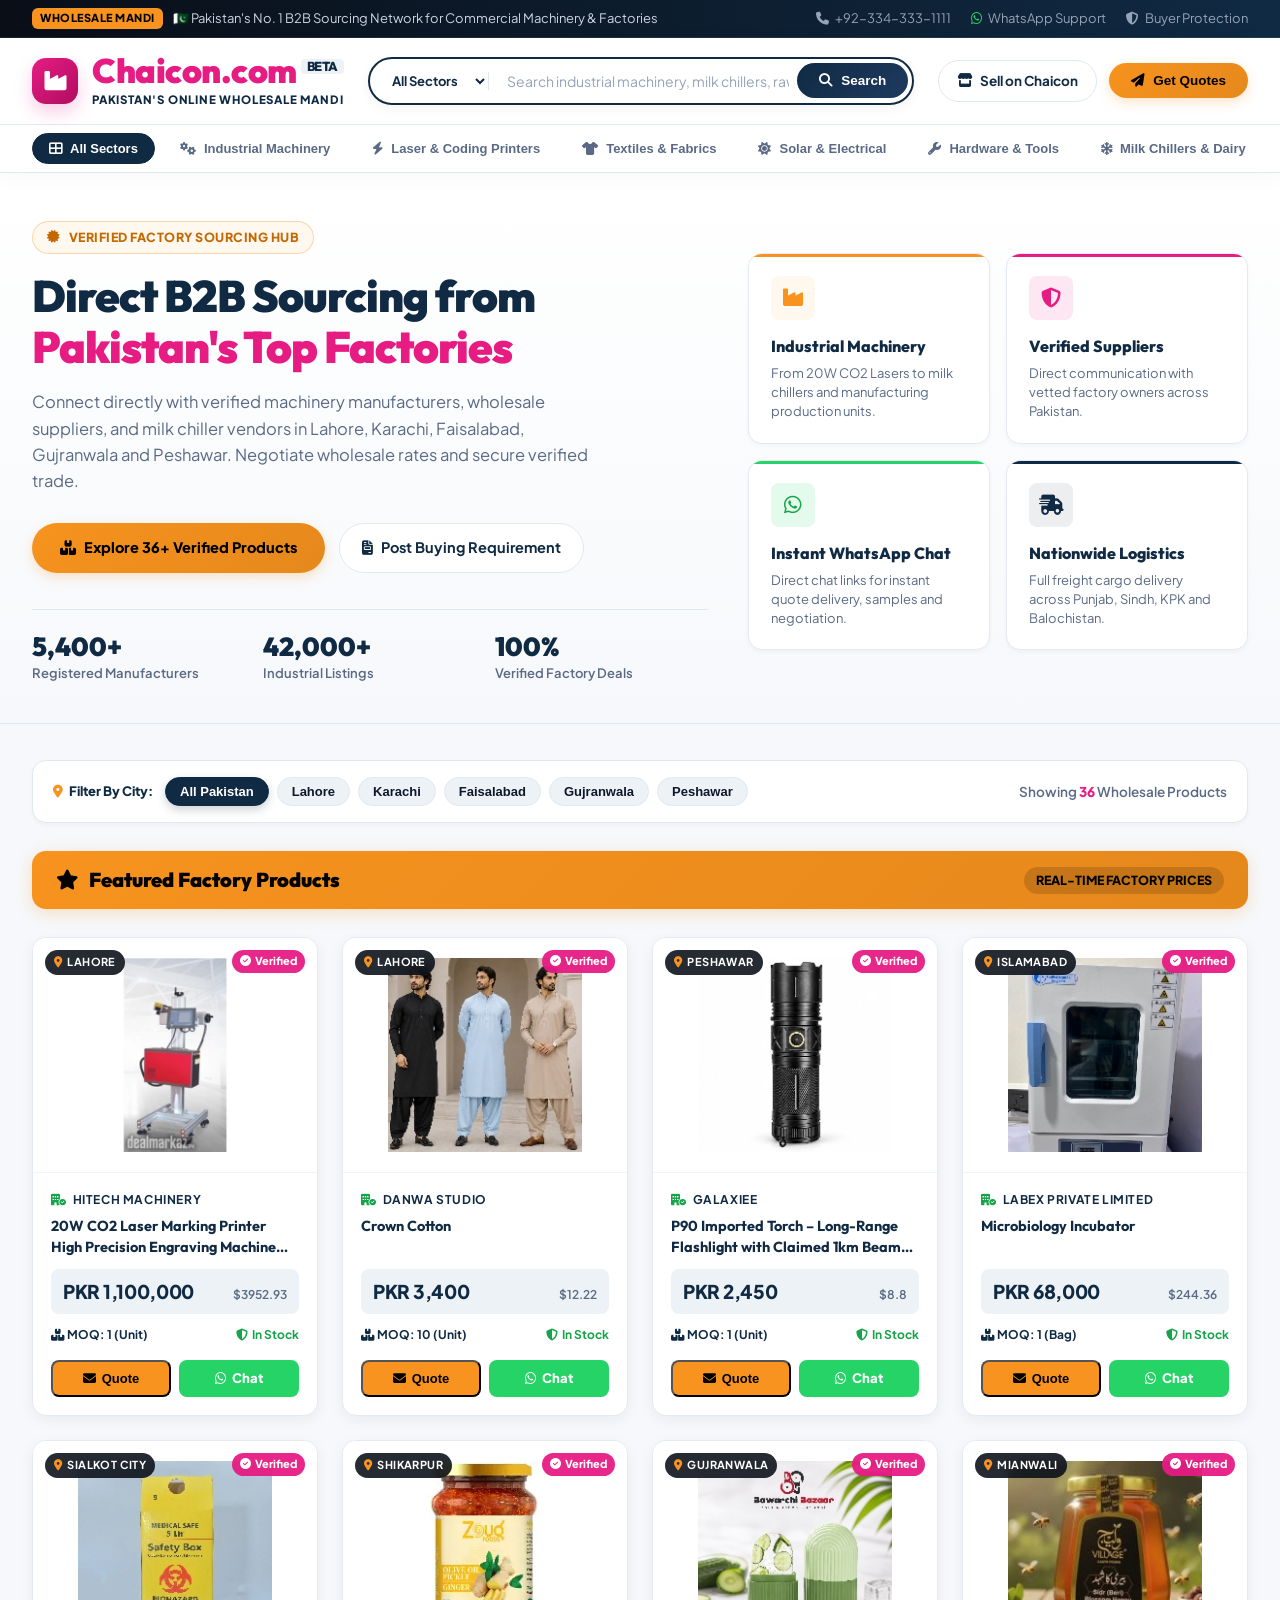
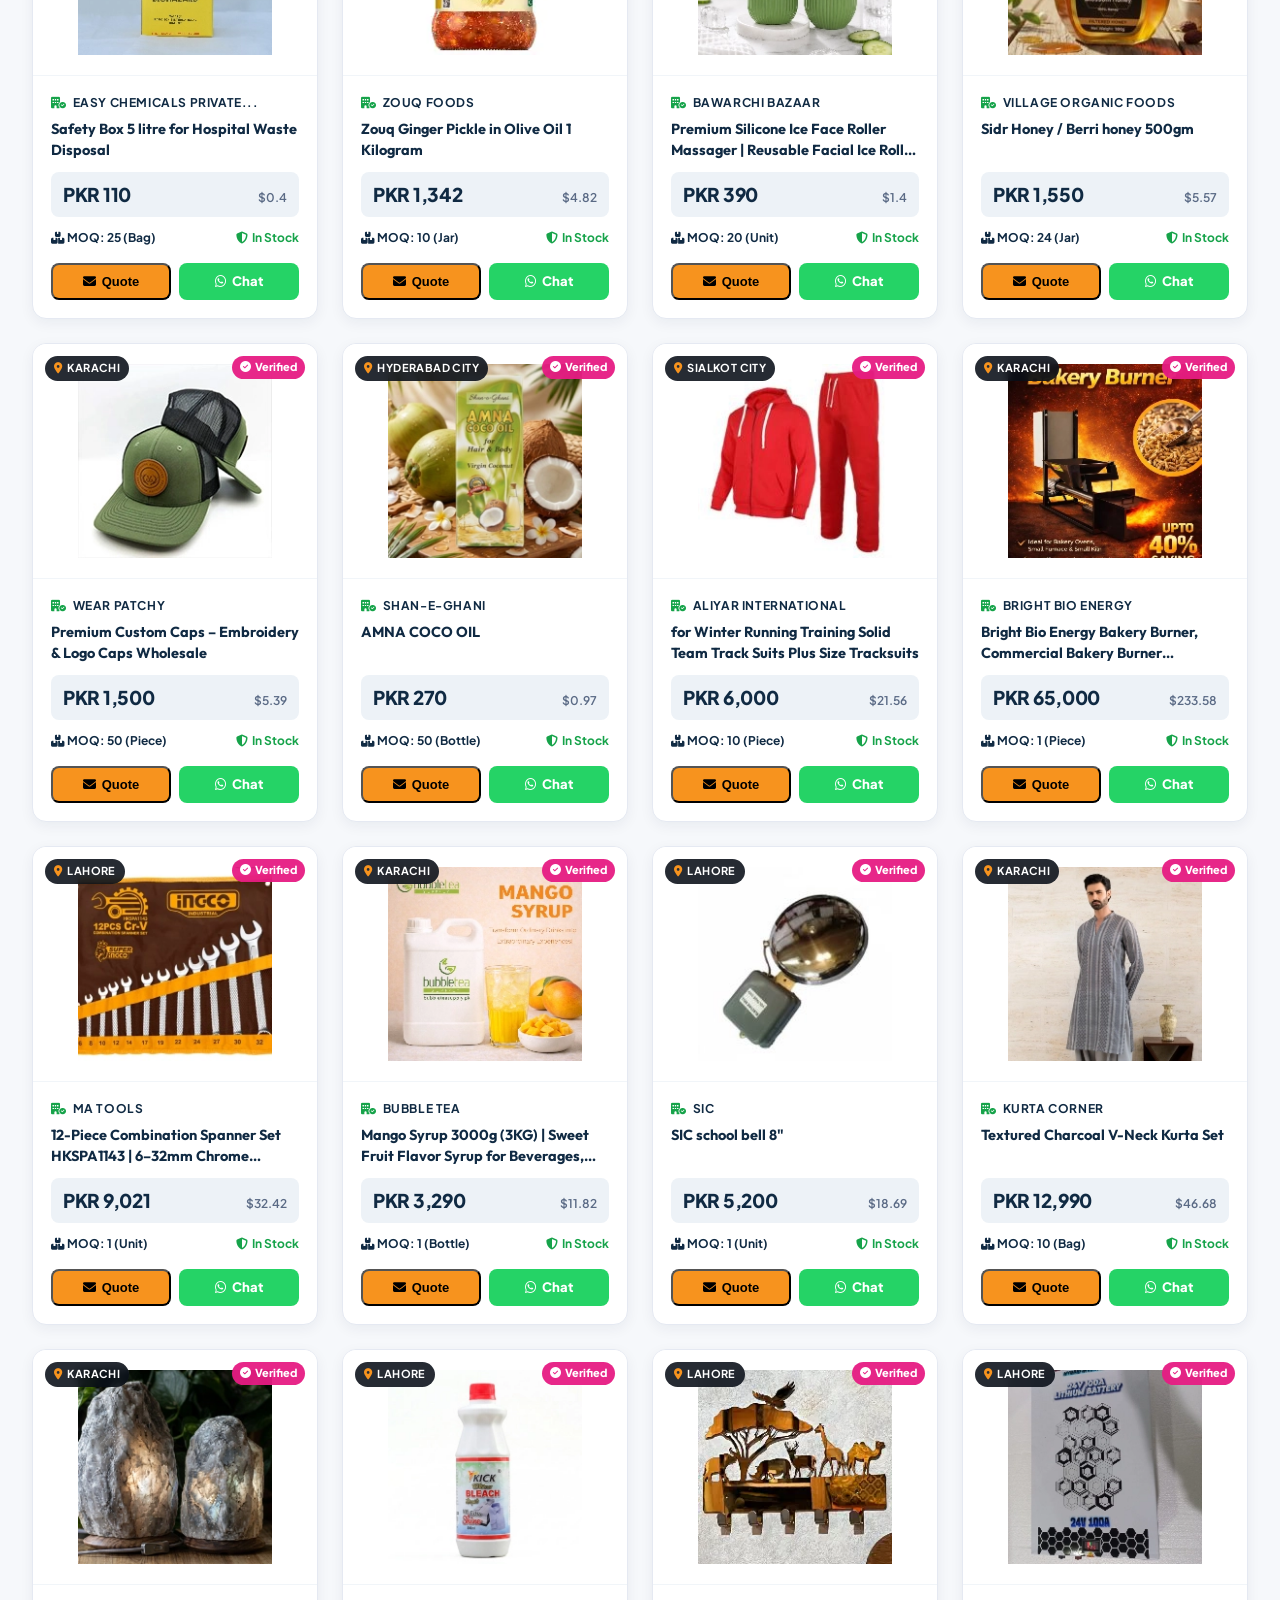
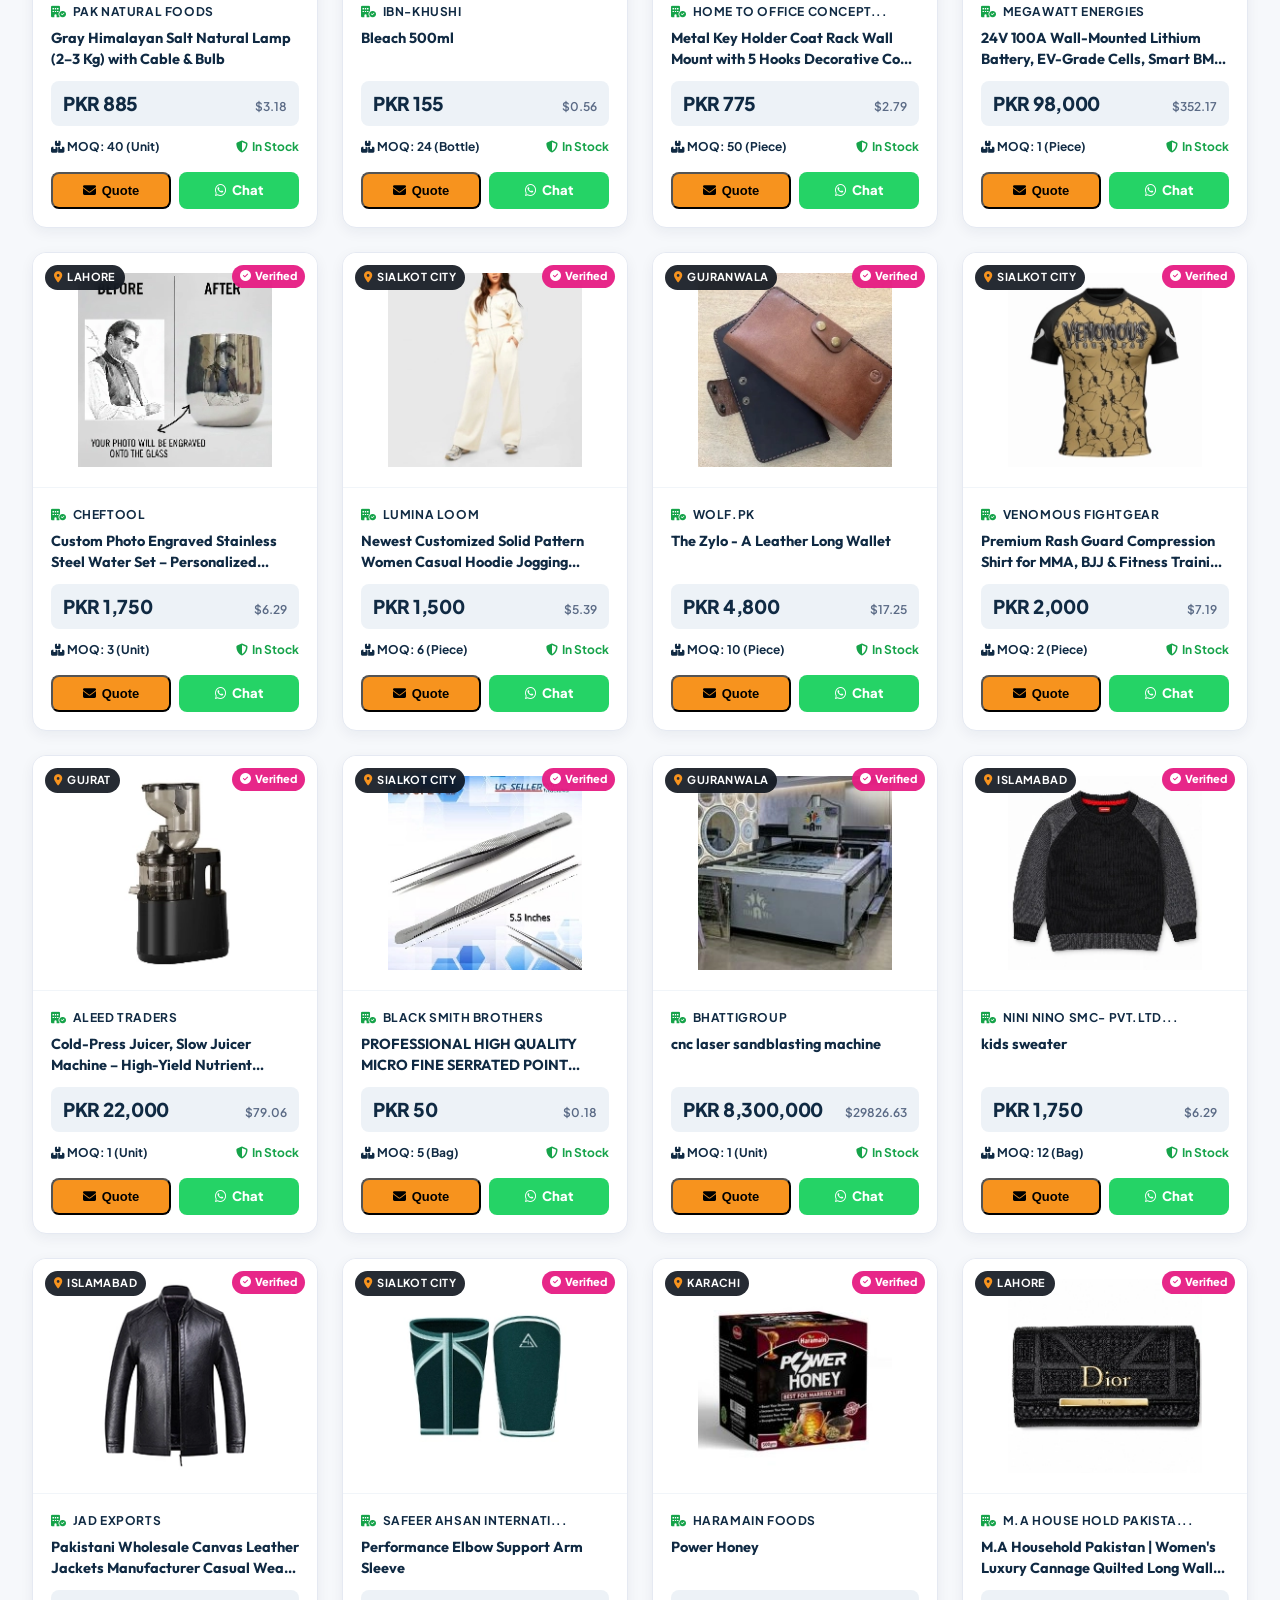
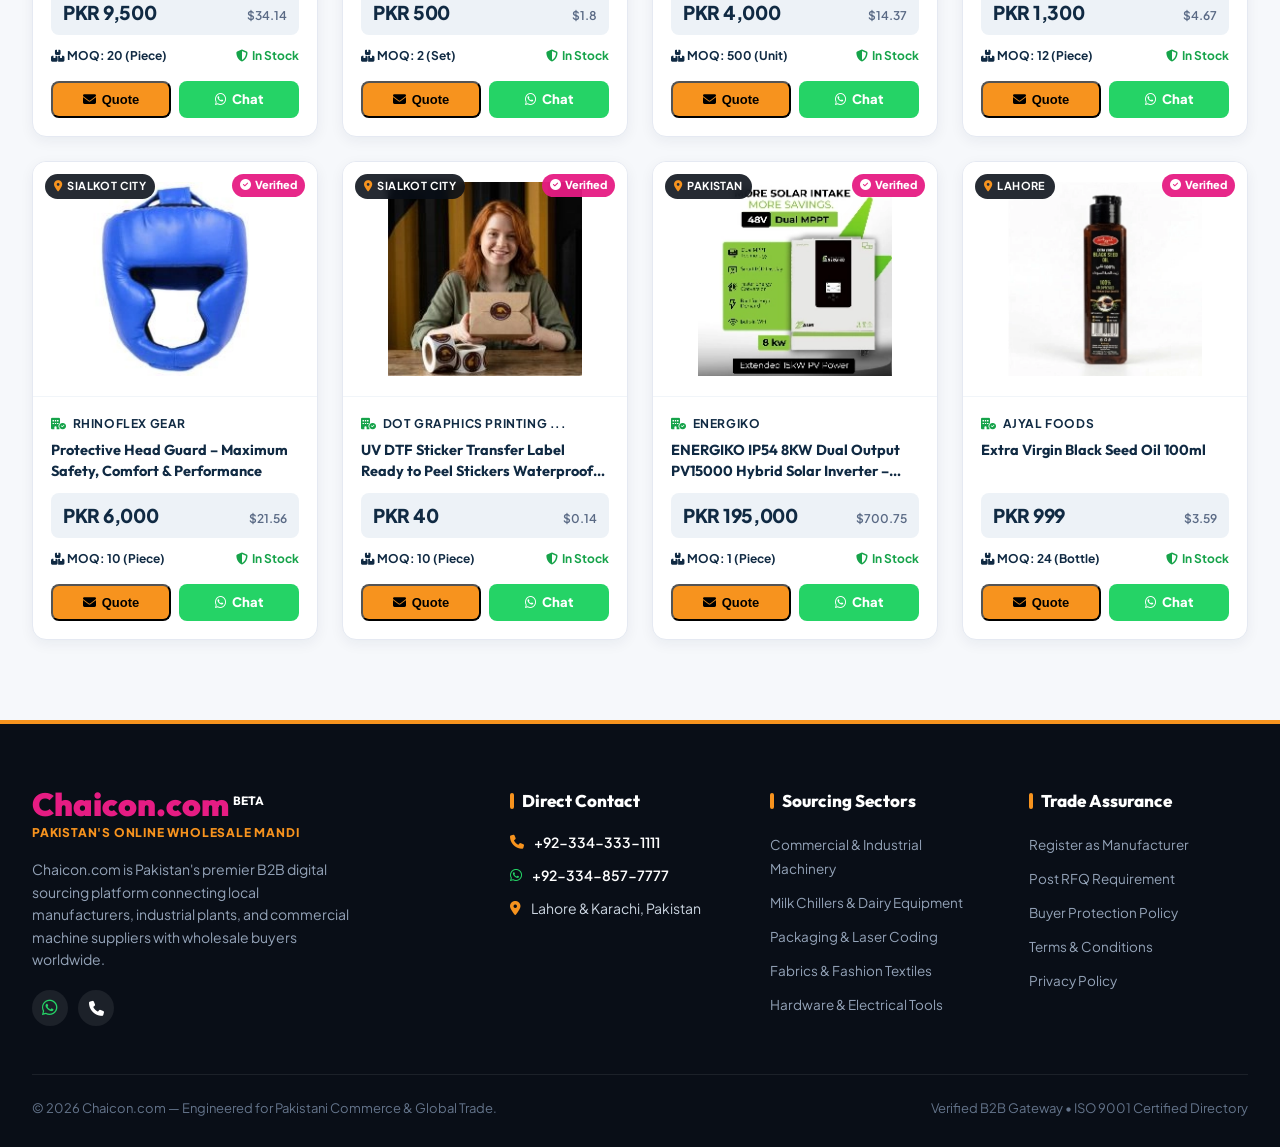
==== commit e5285c2a: "Convert layout to 100% full width fluid container" ====
--- a/index.html
+++ b/index.html
@@ -87,9 +87,10 @@
     }
 
     .container {
-      max-width: 1280px;
-      margin: 0 auto;
-      padding: 0 24px;
+      width: 100%;
+      max-width: 100%;
+      margin: 0;
+      padding: 0 32px;
     }
 
     /* TOP ANNOUNCEMENT BAR */
